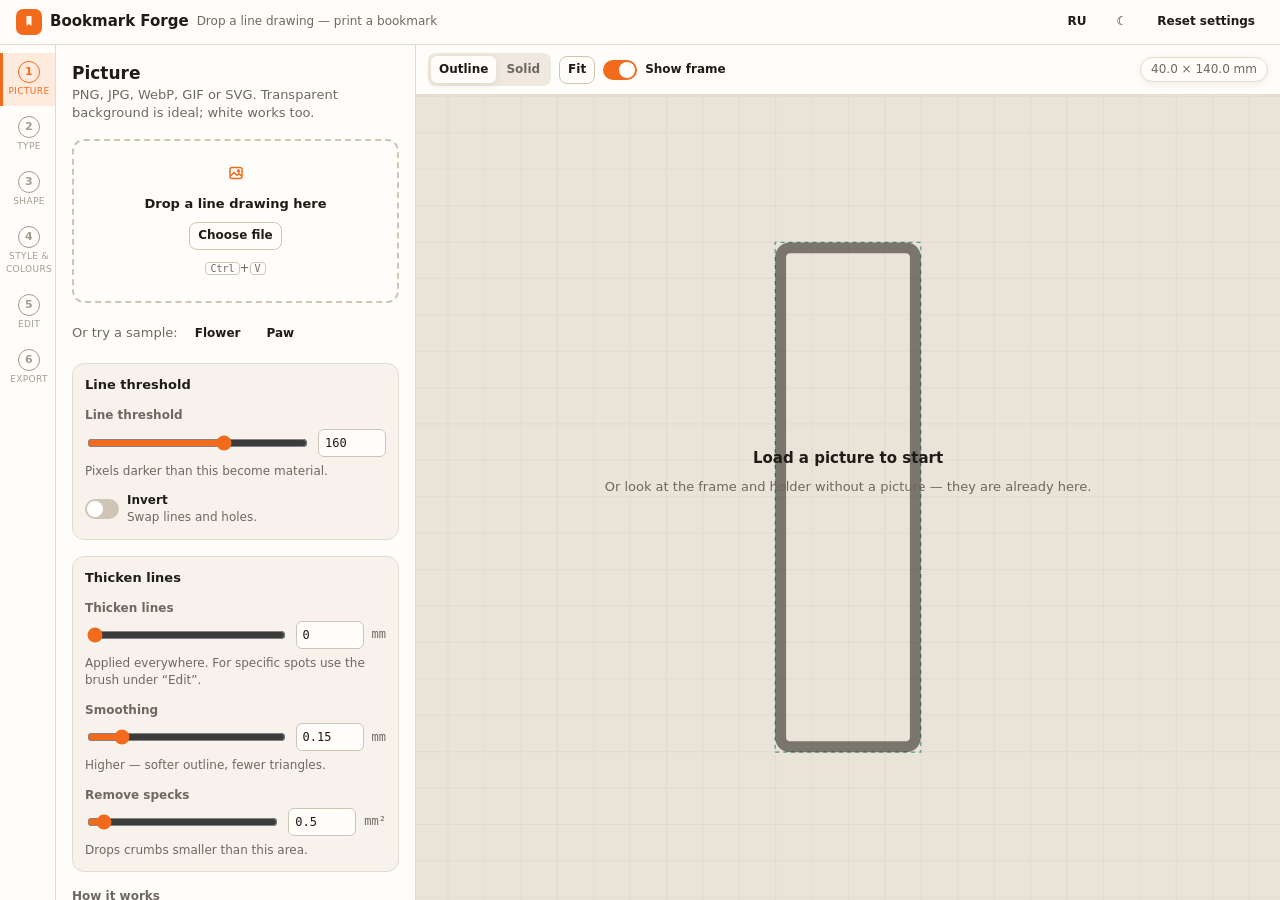
==== bookmark-generator/index.html @ f401ecf4 "Move bookmark-generator to repo root so it is served at /bookmark-generator/ Co-Authored-By: Claude " ====
<!doctype html>
<html lang="ru">
  <head>
    <meta charset="UTF-8" />
    <meta name="viewport" content="width=device-width, initial-scale=1.0, viewport-fit=cover" />
    <meta name="color-scheme" content="light dark" />
    <meta name="description" content="Bookmark Forge — turn a line drawing into a 3D-printable bookmark, in your browser." />
    <meta name="theme-color" content="#f3eee6" media="(prefers-color-scheme: light)" />
    <meta name="theme-color" content="#151619" media="(prefers-color-scheme: dark)" />
    <link rel="icon" href="./favicon.svg" type="image/svg+xml" />
    <title>Bookmark Forge</title>
    <script>
      (function () {
        try {
          var saved = localStorage.getItem('bf-theme');
          var dark = window.matchMedia && window.matchMedia('(prefers-color-scheme: dark)').matches;
          document.documentElement.setAttribute('data-theme', saved || (dark ? 'dark' : 'light'));
        } catch (e) {}
      })();
    </script>
    <script type="module" crossorigin src="./assets/index-C61XSTSv.js"></script>
    <link rel="stylesheet" crossorigin href="./assets/index-BDstHMY_.css">
  </head>
  <body>
    <div id="root"></div>
  </body>
</html>
---- bookmark-generator/assets/index-BDstHMY_.css ----
:root{--lightningcss-light:initial;--lightningcss-dark: ;color-scheme:light;--bg:#f3eee6;--panel:#fffdf9;--panel-2:#f7f3ec;--panel-3:#eee8de;--line:#e3dbcf;--line-strong:#cfc5b6;--ink:#1f1c17;--ink-2:#6f6860;--ink-3:#a39b90;--accent:#f26b1d;--accent-hover:#e05f14;--accent-ink:#fff8f2;--accent-soft:#f26b1d1f;--teal:#157f7a;--teal-soft:#157f7a1f;--ok:#2e8b57;--ok-soft:#2e8b571f;--warn:#c98a12;--warn-soft:#c98a1224;--danger:#c4463a;--danger-soft:#c4463a1f;--danger-ink:#fff6f4;--scrim:#1f1c1759;--shadow:0 10px 30px #3c280a1a;--shadow-sm:0 2px 8px #3c280a14;--stage-bg:#e9e3d8;--stage-grid:#d9d1c3;--s-1:4px;--s-2:8px;--s-3:12px;--s-4:16px;--s-5:24px;--s-6:32px;--r-xs:6px;--r-sm:8px;--r-md:12px;--r-lg:18px;--r-pill:999px;--font-ui:"Manrope", system-ui, -apple-system, "Segoe UI", Roboto, "Helvetica Neue", Arial, sans-serif;--font-mono:"Space Mono", ui-monospace, "SFMono-Regular", Menlo, Consolas, monospace;--fs-xs:11px;--fs-sm:12px;--fs-md:13px;--fs-lg:15px;--fs-xl:17px;--ctl-h:34px;--ctl-h-sm:28px;--t-fast:.12s ease-out;--t-base:.18s ease-out}@media (prefers-color-scheme:dark){:root:not([data-theme=light]){--lightningcss-light: ;--lightningcss-dark:initial;color-scheme:dark;--bg:#151619;--panel:#1e2024;--panel-2:#25282e;--panel-3:#2d3138;--line:#31353c;--line-strong:#454a53;--ink:#f1ede5;--ink-2:#a09a90;--ink-3:#6d675f;--accent:#ff7c33;--accent-hover:#ff8f50;--accent-ink:#1a0d05;--accent-soft:#ff7c3329;--teal:#2fb7b0;--teal-soft:#2fb7b029;--ok:#4fc27e;--ok-soft:#4fc27e29;--warn:#e6a83a;--warn-soft:#e6a83a29;--danger:#ef6b5e;--danger-soft:#ef6b5e29;--danger-ink:#1c0806;--scrim:#0000008c;--shadow:0 10px 30px #00000073;--shadow-sm:0 2px 8px #00000059;--stage-bg:#1a1c20;--stage-grid:#262930}}:root[data-theme=dark]{--lightningcss-light: ;--lightningcss-dark:initial;color-scheme:dark;--bg:#151619;--panel:#1e2024;--panel-2:#25282e;--panel-3:#2d3138;--line:#31353c;--line-strong:#454a53;--ink:#f1ede5;--ink-2:#a09a90;--ink-3:#6d675f;--accent:#ff7c33;--accent-hover:#ff8f50;--accent-ink:#1a0d05;--accent-soft:#ff7c3329;--teal:#2fb7b0;--teal-soft:#2fb7b029;--ok:#4fc27e;--ok-soft:#4fc27e29;--warn:#e6a83a;--warn-soft:#e6a83a29;--danger:#ef6b5e;--danger-soft:#ef6b5e29;--danger-ink:#1c0806;--scrim:#0000008c;--shadow:0 10px 30px #00000073;--shadow-sm:0 2px 8px #00000059;--stage-bg:#1a1c20;--stage-grid:#262930}*{box-sizing:border-box}html,body,#root{height:100%;margin:0}body{background:var(--bg);color:var(--ink);font:400 var(--fs-md)/1.45 var(--font-ui);-webkit-font-smoothing:antialiased}button,input,select{font:inherit;color:inherit}button{cursor:pointer}a{color:var(--accent)}h1,h2,h3,p{margin:0}.mono{font-family:var(--font-mono);font-size:var(--fs-sm)}.muted{color:var(--ink-2)}.hint{color:var(--ink-2);font-size:var(--fs-sm);margin-top:2px}.app{grid-template-rows:auto 1fr;height:100%;display:grid}.topbar{align-items:center;gap:var(--s-3);padding:var(--s-2) var(--s-4);border-bottom:1px solid var(--line);background:var(--panel);display:flex}.logo{align-items:center;gap:var(--s-2);font-weight:700;font-size:var(--fs-lg);display:flex}.logo__mark{background:var(--accent);width:26px;height:26px;color:var(--accent-ink);border-radius:7px;place-items:center;display:grid}.logo__tag{color:var(--ink-2);font-weight:400;font-size:var(--fs-sm)}.topbar__spacer{flex:1}.body{grid-template-columns:56px 360px 1fr;min-height:0;display:grid}.rail{border-right:1px solid var(--line);background:var(--panel);padding:var(--s-2) 0;flex-direction:column;gap:2px;display:flex}.rail__btn{color:var(--ink-3);letter-spacing:.04em;text-transform:uppercase;background:0 0;border:0;border-left:3px solid #0000;flex-direction:column;align-items:center;gap:2px;padding:8px 0;font-size:9px;display:flex}.rail__btn:hover{color:var(--ink)}.rail__btn--on{color:var(--accent);border-left-color:var(--accent);background:var(--accent-soft)}.rail__num{border:1.5px solid;border-radius:50%;place-items:center;width:22px;height:22px;font-size:11px;font-weight:700;display:grid}.panel{border-right:1px solid var(--line);background:var(--panel);padding:var(--s-4);gap:var(--s-4);flex-direction:column;display:flex;overflow-y:auto}.panel__title{font-size:var(--fs-xl);font-weight:700}.panel__lead{color:var(--ink-2)}.stage{background:var(--stage-bg);grid-template-rows:auto 1fr;min-width:0;min-height:0;display:grid;position:relative}.stage__toolbar{gap:var(--s-2);padding:var(--s-2) var(--s-3);border-bottom:1px solid var(--line);background:var(--panel);flex-wrap:wrap;align-items:center;display:flex}.stage__canvas{min-height:0;position:relative;overflow:hidden}.stage__canvas svg,.stage__canvas canvas{touch-action:none;width:100%;height:100%;display:block}.stage__empty{text-align:center;place-content:center;gap:var(--s-2);pointer-events:none;color:var(--ink-2);display:grid;position:absolute;top:0;bottom:0;left:0;right:0}.stage__empty b{color:var(--ink);font-size:var(--fs-lg)}.stage__hud{left:var(--s-3);bottom:var(--s-3);gap:var(--s-2);pointer-events:none;flex-wrap:wrap;display:flex;position:absolute}.stage__hud>*{pointer-events:auto}.badge{background:var(--panel);border:1px solid var(--line);border-radius:var(--r-pill);font-size:var(--fs-sm);color:var(--ink-2);box-shadow:var(--shadow-sm);padding:3px 10px}.section{border:1px solid var(--line);border-radius:var(--r-md);background:var(--panel-2)}.section__head{align-items:center;gap:var(--s-2);padding:var(--s-3) var(--s-3);font-weight:700;display:flex}.section__body{padding:0 var(--s-3) var(--s-3);gap:var(--s-3);flex-direction:column;display:flex}.field{flex-direction:column;gap:4px;display:flex}.field__label{font-size:var(--fs-sm);color:var(--ink-2);justify-content:space-between;align-items:baseline;font-weight:600;display:flex}.field__value{font-family:var(--font-mono);color:var(--ink);font-weight:400}.slider{align-items:center;gap:var(--s-2);display:flex}.slider input[type=range]{accent-color:var(--accent);flex:1;min-width:0}.slider__num{width:68px;height:var(--ctl-h-sm);border:1px solid var(--line-strong);border-radius:var(--r-xs);background:var(--panel);font-family:var(--font-mono);font-size:var(--fs-sm);padding:0 6px}.seg{background:var(--panel-3);border-radius:var(--r-sm);flex-wrap:wrap;gap:2px;padding:3px;display:flex}.seg__opt{color:var(--ink-2);font-weight:600;font-size:var(--fs-sm);white-space:nowrap;background:0 0;border:0;border-radius:6px;flex:1;padding:5px 8px}.seg__opt:hover{color:var(--ink)}.seg__opt--on{background:var(--panel);color:var(--ink);box-shadow:var(--shadow-sm)}.toggle{align-items:center;gap:var(--s-2);cursor:pointer;display:flex}.toggle__track{background:var(--line-strong);width:34px;height:20px;transition:background var(--t-fast);border-radius:999px;flex:none;position:relative}.toggle__track--on{background:var(--accent)}.toggle__thumb{width:16px;height:16px;transition:transform var(--t-fast);background:#fff;border-radius:50%;position:absolute;top:2px;left:2px}.toggle__track--on .toggle__thumb{transform:translate(14px)}.toggle__text{flex-direction:column;display:flex}.toggle__label{font-weight:600;font-size:var(--fs-sm)}.select{height:var(--ctl-h);border:1px solid var(--line-strong);border-radius:var(--r-sm);background:var(--panel);width:100%;padding:0 8px}.btn{height:var(--ctl-h);border-radius:var(--r-sm);border:1px solid var(--line-strong);background:var(--panel);justify-content:center;align-items:center;gap:6px;padding:0 12px;font-weight:600;display:inline-flex}.btn:hover:not(:disabled){background:var(--panel-3)}.btn:disabled{opacity:.5;cursor:default}.btn--primary{background:var(--accent);border-color:var(--accent);color:var(--accent-ink)}.btn--primary:hover:not(:disabled){background:var(--accent-hover)}.btn--ghost{background:0 0;border-color:#0000}.btn--sm{height:var(--ctl-h-sm);font-size:var(--fs-sm);padding:0 8px}.btn--full{width:100%}.btn--danger{color:var(--danger)}.row{gap:var(--s-2);align-items:center;display:flex}.row--wrap{flex-wrap:wrap}.grid2{gap:var(--s-2) var(--s-3);grid-template-columns:1fr 1fr;display:grid}.callout{gap:var(--s-2);padding:var(--s-2) var(--s-3);border-radius:var(--r-sm);font-size:var(--fs-sm);background:var(--warn-soft);color:var(--ink);border:1px solid var(--warn);display:flex}.callout--danger{background:var(--danger-soft);border-color:var(--danger)}.callout--ok{background:var(--ok-soft);border-color:var(--ok)}.callout--info{background:var(--teal-soft);border-color:var(--teal)}.tiles{gap:var(--s-2);grid-template-columns:repeat(auto-fill,minmax(96px,1fr));display:grid}.tile{border:1px solid var(--line-strong);background:var(--panel);border-radius:var(--r-sm);font-size:var(--fs-xs);color:var(--ink-2);text-align:center;flex-direction:column;align-items:center;gap:4px;padding:8px 6px 6px;font-weight:600;display:flex}.tile:hover{border-color:var(--ink-3);color:var(--ink)}.tile--on{border-color:var(--accent);color:var(--ink);background:var(--accent-soft)}.tile svg{width:44px;height:56px}.tile svg path,.tile svg circle,.tile svg rect,.tile svg polygon{fill:currentColor;fill-rule:evenodd}.typecard{gap:var(--s-3);padding:var(--s-3);border:1px solid var(--line-strong);border-radius:var(--r-md);background:var(--panel);text-align:left;align-items:center;width:100%;display:flex}.typecard--on{border-color:var(--accent);background:var(--accent-soft)}.typecard__title{font-weight:700}.typecard svg{flex:none;width:40px;height:56px}.typecard svg *{fill:currentColor;fill-rule:evenodd}.dropzone{border:2px dashed var(--line-strong);border-radius:var(--r-md);padding:var(--s-5) var(--s-4);text-align:center;gap:var(--s-2);background:var(--panel);flex-direction:column;align-items:center;display:flex;position:relative}.dropzone--over{border-color:var(--accent);background:var(--accent-soft)}.dropzone input{opacity:0;cursor:pointer;position:absolute;top:0;bottom:0;left:0;right:0}.artpreview{gap:var(--s-3);align-items:center;display:flex}.artpreview__img{object-fit:contain;border:1px solid var(--line);border-radius:var(--r-sm);background:repeating-conic-gradient(var(--panel-3) 0 25%, var(--panel) 0 50%) 0 0 / 12px 12px;width:72px;height:72px}.artpreview__name{word-break:break-all;font-weight:600}.swatches{gap:6px;display:flex}.swatch{border:2px solid var(--line-strong);border-radius:50%;width:26px;height:26px;padding:0;position:relative}.swatch--on{border-color:var(--ink);box-shadow:0 0 0 2px var(--panel), 0 0 0 4px var(--accent)}.swatch input{opacity:0;cursor:pointer;width:100%;height:100%;position:absolute;top:0;bottom:0;left:0;right:0}.palette{gap:var(--s-2);flex-wrap:wrap;align-items:center;display:flex}.palette__slot{font-size:var(--fs-sm);color:var(--ink-2);align-items:center;gap:6px;display:flex}.palette__slot .swatch{cursor:pointer}.tools{gap:var(--s-2);grid-template-columns:repeat(auto-fill,minmax(96px,1fr));display:grid}.tool{border:1px solid var(--line-strong);background:var(--panel);border-radius:var(--r-sm);font-size:var(--fs-xs);color:var(--ink-2);flex-direction:column;align-items:center;gap:4px;padding:8px 6px;font-weight:600;display:flex}.tool--on{border-color:var(--accent);background:var(--accent-soft);color:var(--ink)}.tool svg{width:20px;height:20px}.kbd{font-family:var(--font-mono);border:1px solid var(--line-strong);border-radius:4px;padding:0 4px;font-size:10px}.faq{font-size:var(--fs-sm);color:var(--ink-2);flex-direction:column;gap:6px;display:flex}.toasts{right:var(--s-4);bottom:var(--s-4);gap:var(--s-2);z-index:10;flex-direction:column;display:flex;position:fixed}.toast{background:var(--panel);border:1px solid var(--line);border-left:4px solid var(--ok);border-radius:var(--r-sm);padding:var(--s-2) var(--s-3);box-shadow:var(--shadow);font-size:var(--fs-sm)}.toast--danger{border-left-color:var(--danger)}.stage-cursor--crosshair{cursor:crosshair}.stage-cursor--grab{cursor:grab}.stage-cursor--pointer{cursor:pointer}@media (max-width:960px){.body{grid-template-rows:auto auto 1fr;grid-template-columns:1fr}.rail{border-right:0;border-bottom:1px solid var(--line);flex-direction:row;overflow-x:auto}.rail__btn{border-bottom:3px solid #0000;border-left:0;padding:6px 10px}.rail__btn--on{border-bottom-color:var(--accent)}.panel{border-right:0;border-bottom:1px solid var(--line);max-height:45vh}.stage{min-height:50vh}}
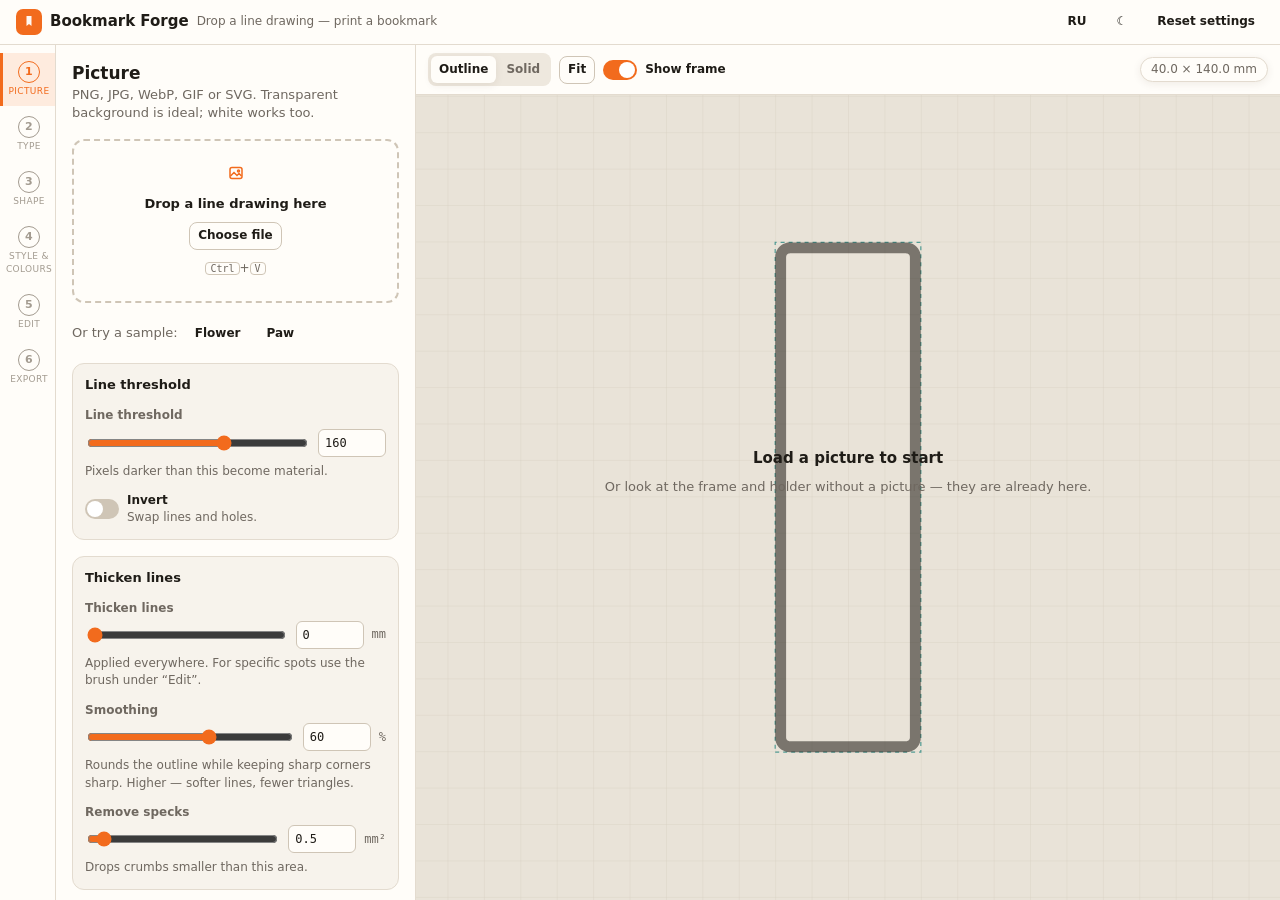
==== commit 74eb439a: "Update Bookmark Forge build a-asnia/bookmark-generator@272b6e1522217a8b9f8db52fe2835523d8f607cd" ====
--- a/bookmark-generator/index.html
+++ b/bookmark-generator/index.html
@@ -18,7 +18,7 @@
         } catch (e) {}
       })();
     </script>
-    <script type="module" crossorigin src="./assets/index-C61XSTSv.js"></script>
+    <script type="module" crossorigin src="./assets/index-Cq1vgOI5.js"></script>
     <link rel="stylesheet" crossorigin href="./assets/index-BDstHMY_.css">
   </head>
   <body>
